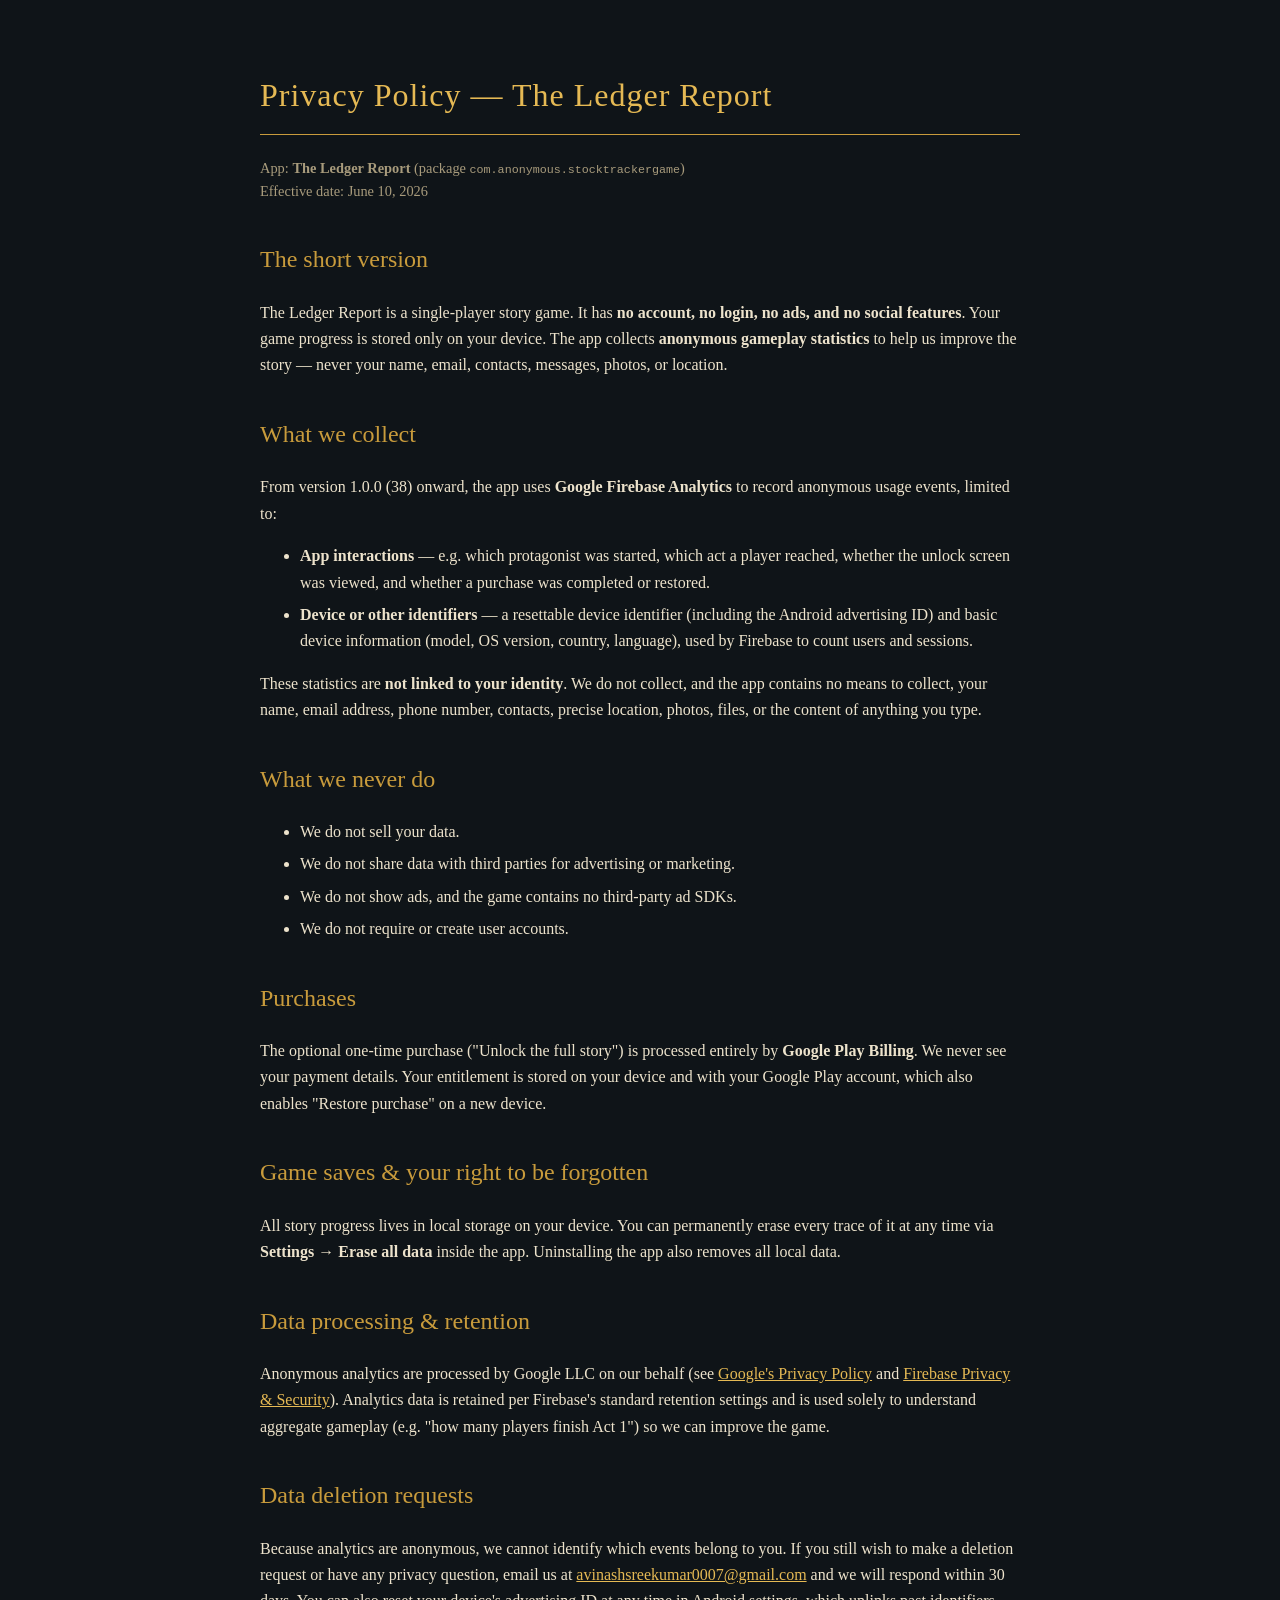
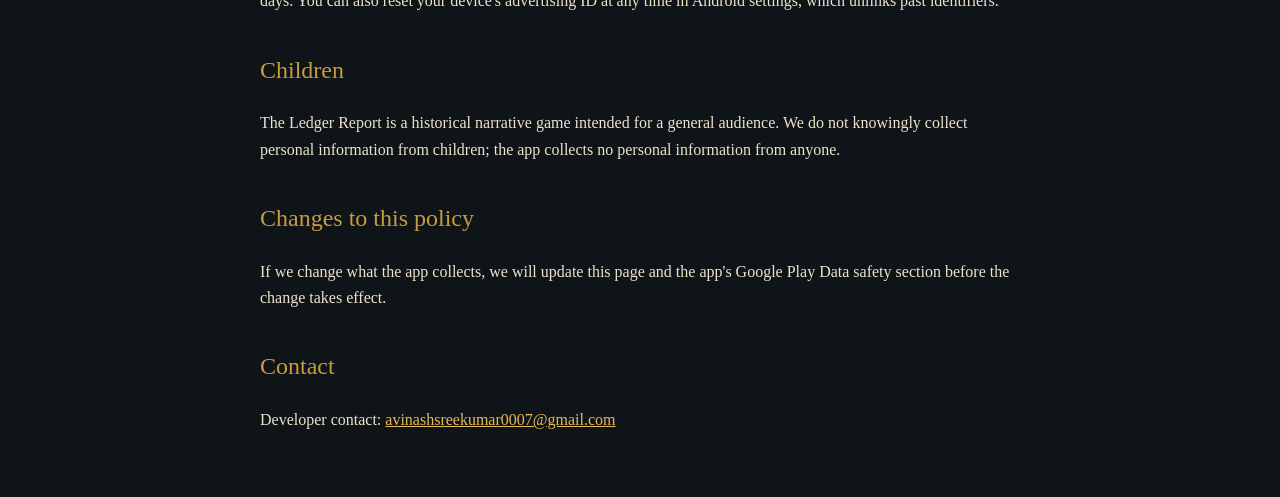
==== index.html @ 14b133af "Privacy policy for The Ledger Report" ====
<!DOCTYPE html>
<html lang="en">
<head>
<meta charset="utf-8">
<meta name="viewport" content="width=device-width, initial-scale=1">
<title>Privacy Policy — The Ledger Report</title>
<style>
  body{background:#0F1418;color:#EDE3CC;font-family:Georgia,'Times New Roman',serif;
       max-width:760px;margin:0 auto;padding:48px 24px;line-height:1.65}
  h1{color:#E5B954;font-weight:normal;letter-spacing:1px;border-bottom:1px solid #C89B3C;padding-bottom:12px}
  h2{color:#C89B3C;font-weight:normal;margin-top:36px}
  a{color:#E5B954}
  .meta{color:#A89B7C;font-size:.9em}
  li{margin:6px 0}
</style>
</head>
<body>
<h1>Privacy Policy — The Ledger Report</h1>
<p class="meta">App: <strong>The Ledger Report</strong> (package <code>com.anonymous.stocktrackergame</code>)<br>
Effective date: June 10, 2026</p>

<h2>The short version</h2>
<p>The Ledger Report is a single-player story game. It has <strong>no account, no login,
no ads, and no social features</strong>. Your game progress is stored only on your device.
The app collects <strong>anonymous gameplay statistics</strong> to help us improve the
story — never your name, email, contacts, messages, photos, or location.</p>

<h2>What we collect</h2>
<p>From version 1.0.0 (38) onward, the app uses <strong>Google Firebase Analytics</strong>
to record anonymous usage events, limited to:</p>
<ul>
  <li><strong>App interactions</strong> — e.g. which protagonist was started, which act a
      player reached, whether the unlock screen was viewed, and whether a purchase was
      completed or restored.</li>
  <li><strong>Device or other identifiers</strong> — a resettable device identifier
      (including the Android advertising ID) and basic device information (model, OS
      version, country, language), used by Firebase to count users and sessions.</li>
</ul>
<p>These statistics are <strong>not linked to your identity</strong>. We do not collect,
and the app contains no means to collect, your name, email address, phone number,
contacts, precise location, photos, files, or the content of anything you type.</p>

<h2>What we never do</h2>
<ul>
  <li>We do not sell your data.</li>
  <li>We do not share data with third parties for advertising or marketing.</li>
  <li>We do not show ads, and the game contains no third-party ad SDKs.</li>
  <li>We do not require or create user accounts.</li>
</ul>

<h2>Purchases</h2>
<p>The optional one-time purchase ("Unlock the full story") is processed entirely by
<strong>Google Play Billing</strong>. We never see your payment details. Your entitlement
is stored on your device and with your Google Play account, which also enables
"Restore purchase" on a new device.</p>

<h2>Game saves &amp; your right to be forgotten</h2>
<p>All story progress lives in local storage on your device. You can permanently erase
every trace of it at any time via <strong>Settings → Erase all data</strong> inside the
app. Uninstalling the app also removes all local data.</p>

<h2>Data processing &amp; retention</h2>
<p>Anonymous analytics are processed by Google LLC on our behalf (see
<a href="https://policies.google.com/privacy">Google's Privacy Policy</a> and
<a href="https://firebase.google.com/support/privacy">Firebase Privacy &amp; Security</a>).
Analytics data is retained per Firebase's standard retention settings and is used solely
to understand aggregate gameplay (e.g. "how many players finish Act 1") so we can improve
the game.</p>

<h2>Data deletion requests</h2>
<p>Because analytics are anonymous, we cannot identify which events belong to you.
If you still wish to make a deletion request or have any privacy question, email us at
<a href="mailto:avinashsreekumar0007@gmail.com">avinashsreekumar0007@gmail.com</a> and we
will respond within 30 days. You can also reset your device's advertising ID at any time
in Android settings, which unlinks past identifiers.</p>

<h2>Children</h2>
<p>The Ledger Report is a historical narrative game intended for a general audience.
We do not knowingly collect personal information from children; the app collects no
personal information from anyone.</p>

<h2>Changes to this policy</h2>
<p>If we change what the app collects, we will update this page and the app's Google
Play Data safety section before the change takes effect.</p>

<h2>Contact</h2>
<p>Developer contact: <a href="mailto:avinashsreekumar0007@gmail.com">avinashsreekumar0007@gmail.com</a></p>
</body>
</html>
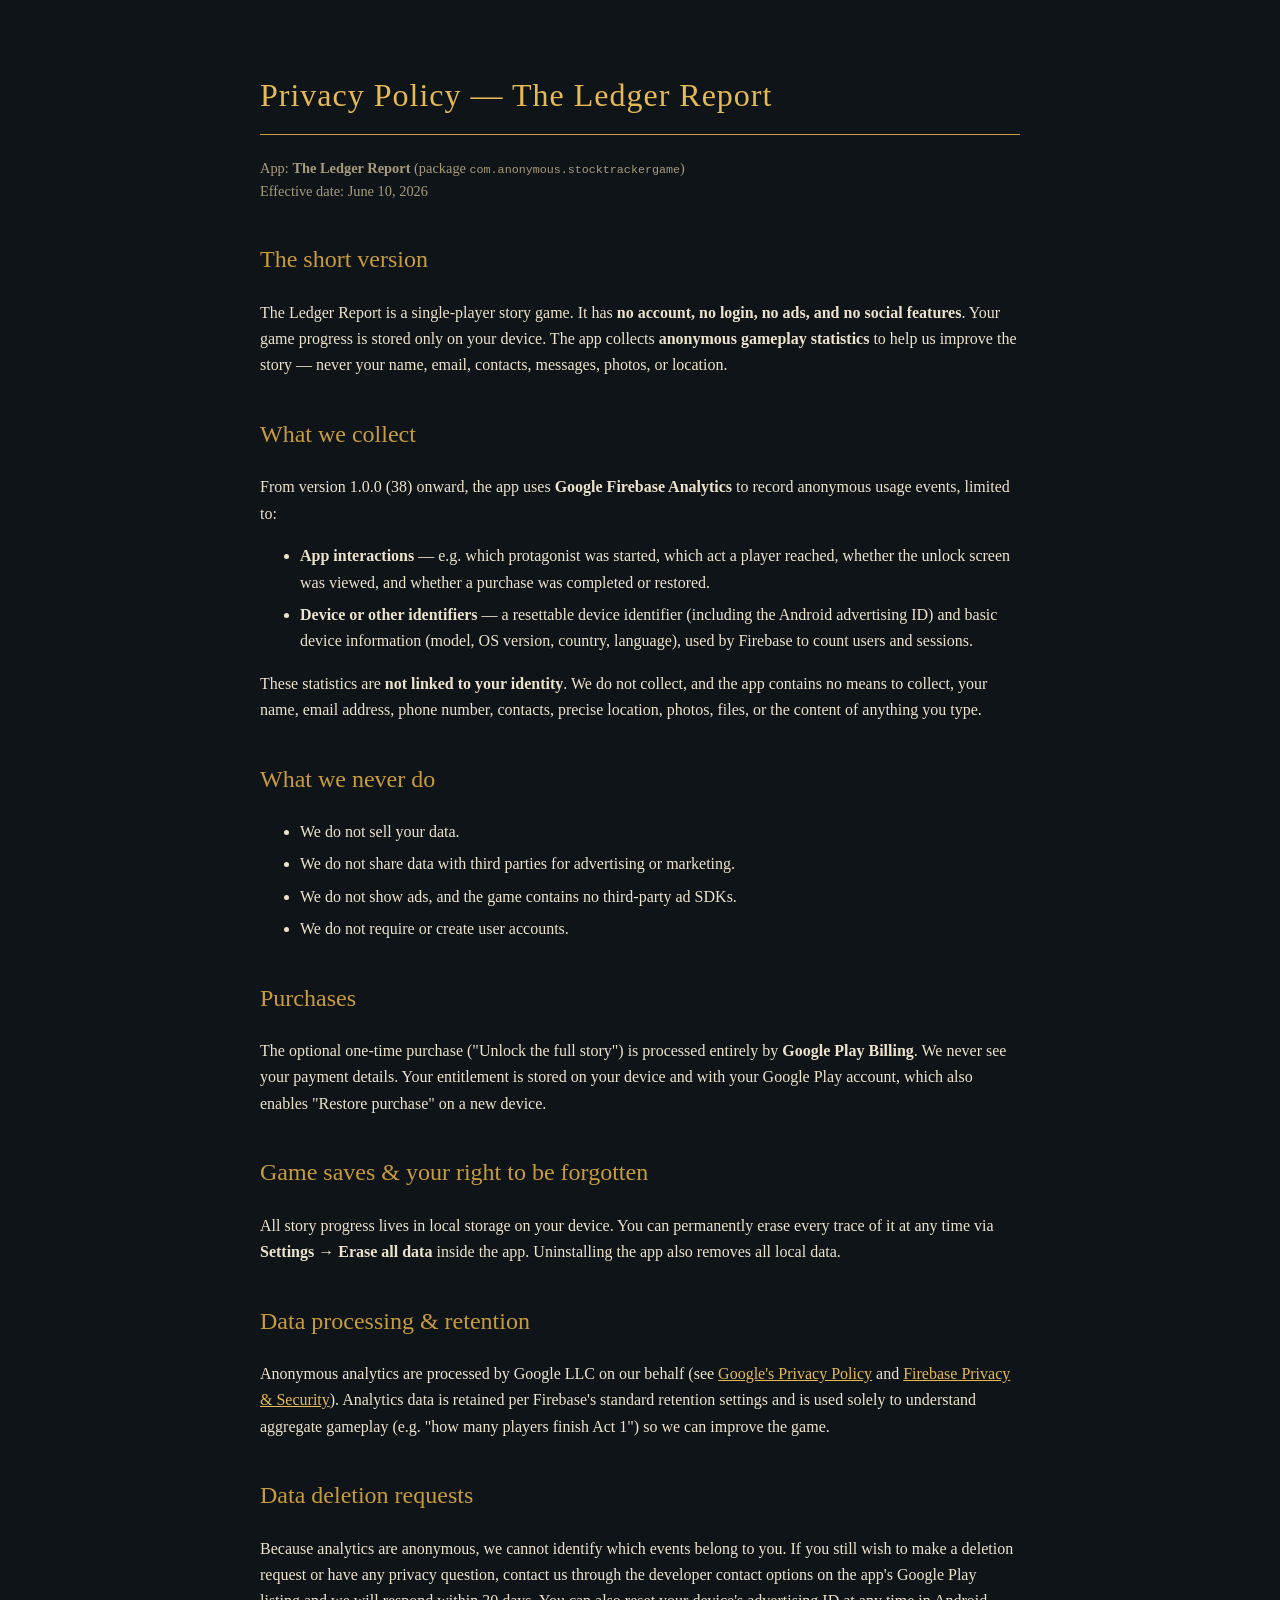
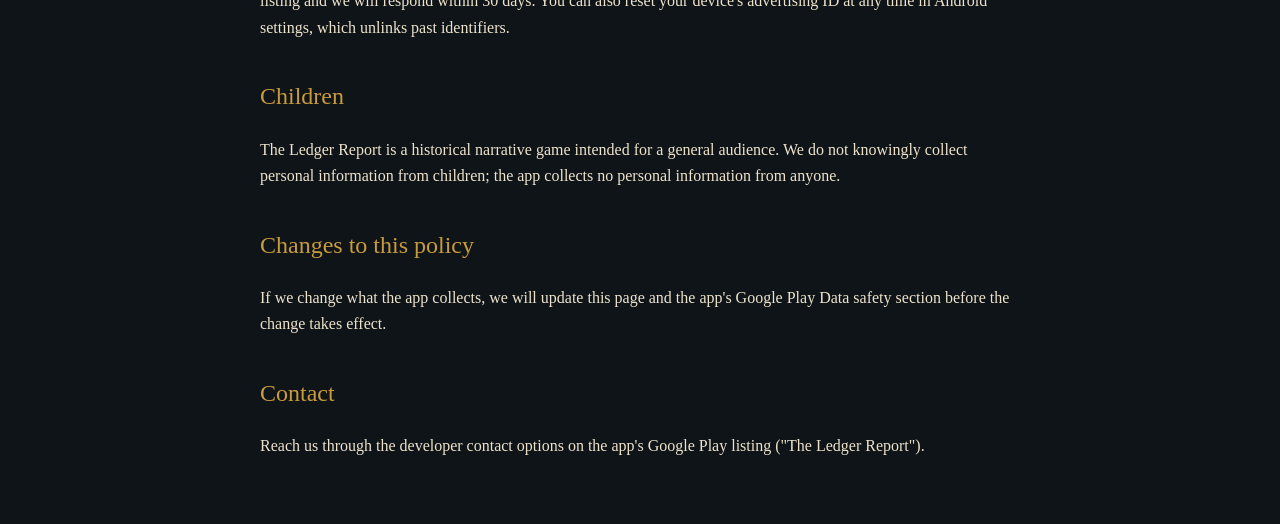
==== commit 6301c73f: "Remove personal contact details" ====
--- a/index.html
+++ b/index.html
@@ -69,9 +69,9 @@
 
 <h2>Data deletion requests</h2>
 <p>Because analytics are anonymous, we cannot identify which events belong to you.
-If you still wish to make a deletion request or have any privacy question, email us at
-<a href="mailto:avinashsreekumar0007@gmail.com">avinashsreekumar0007@gmail.com</a> and we
-will respond within 30 days. You can also reset your device's advertising ID at any time
+If you still wish to make a deletion request or have any privacy question, contact us
+through the developer contact options on the app's Google Play listing and we will
+respond within 30 days. You can also reset your device's advertising ID at any time
 in Android settings, which unlinks past identifiers.</p>
 
 <h2>Children</h2>
@@ -84,6 +84,7 @@
 Play Data safety section before the change takes effect.</p>
 
 <h2>Contact</h2>
-<p>Developer contact: <a href="mailto:avinashsreekumar0007@gmail.com">avinashsreekumar0007@gmail.com</a></p>
+<p>Reach us through the developer contact options on the app's Google Play listing
+("The Ledger Report").</p>
 </body>
 </html>
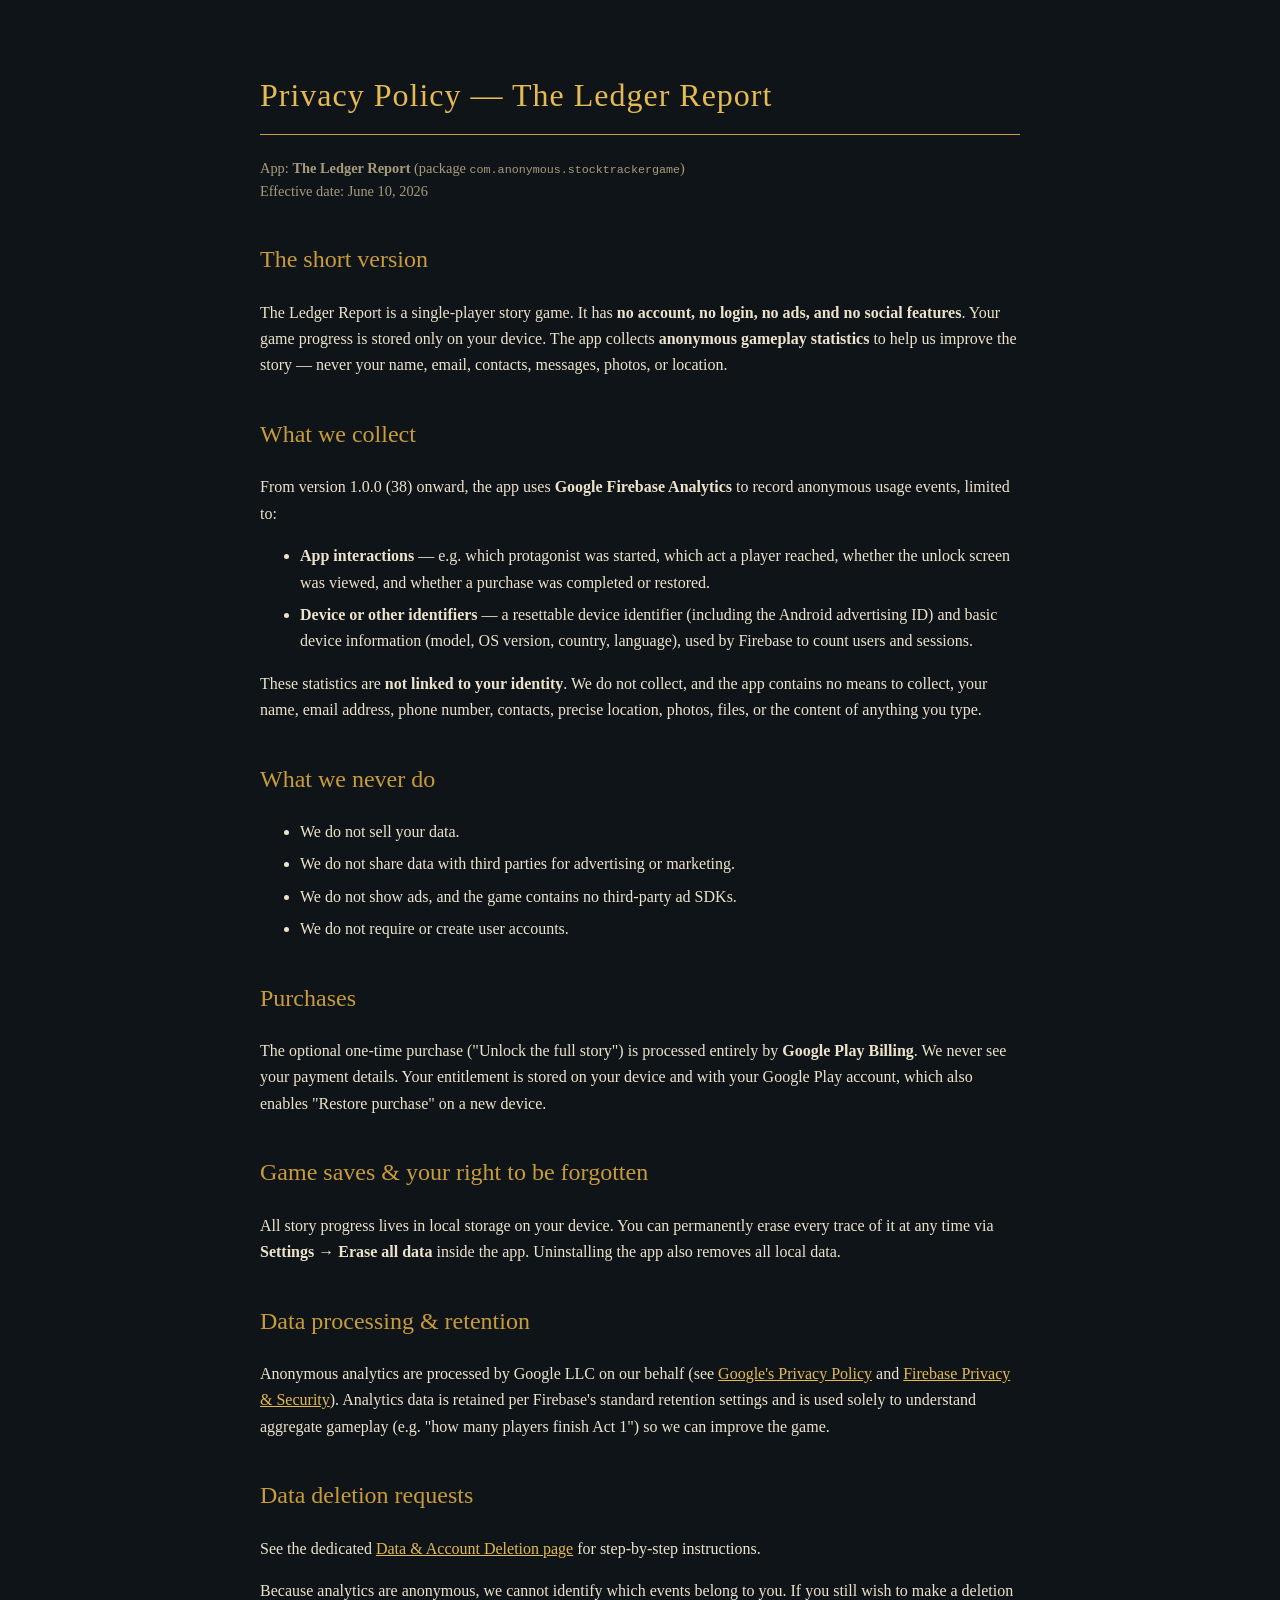
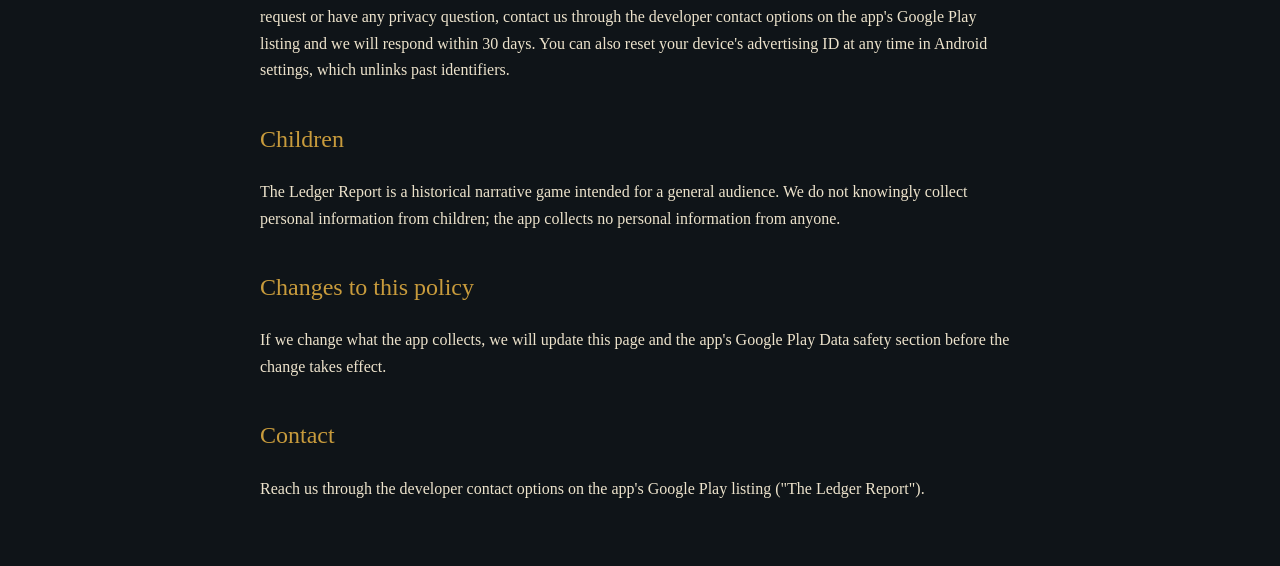
==== commit b4bf0426: "Add data/account deletion request page" ====
--- a/index.html
+++ b/index.html
@@ -68,6 +68,8 @@
 the game.</p>
 
 <h2>Data deletion requests</h2>
+<p>See the dedicated <a href="delete-data.html">Data &amp; Account Deletion page</a>
+for step-by-step instructions.</p>
 <p>Because analytics are anonymous, we cannot identify which events belong to you.
 If you still wish to make a deletion request or have any privacy question, contact us
 through the developer contact options on the app's Google Play listing and we will
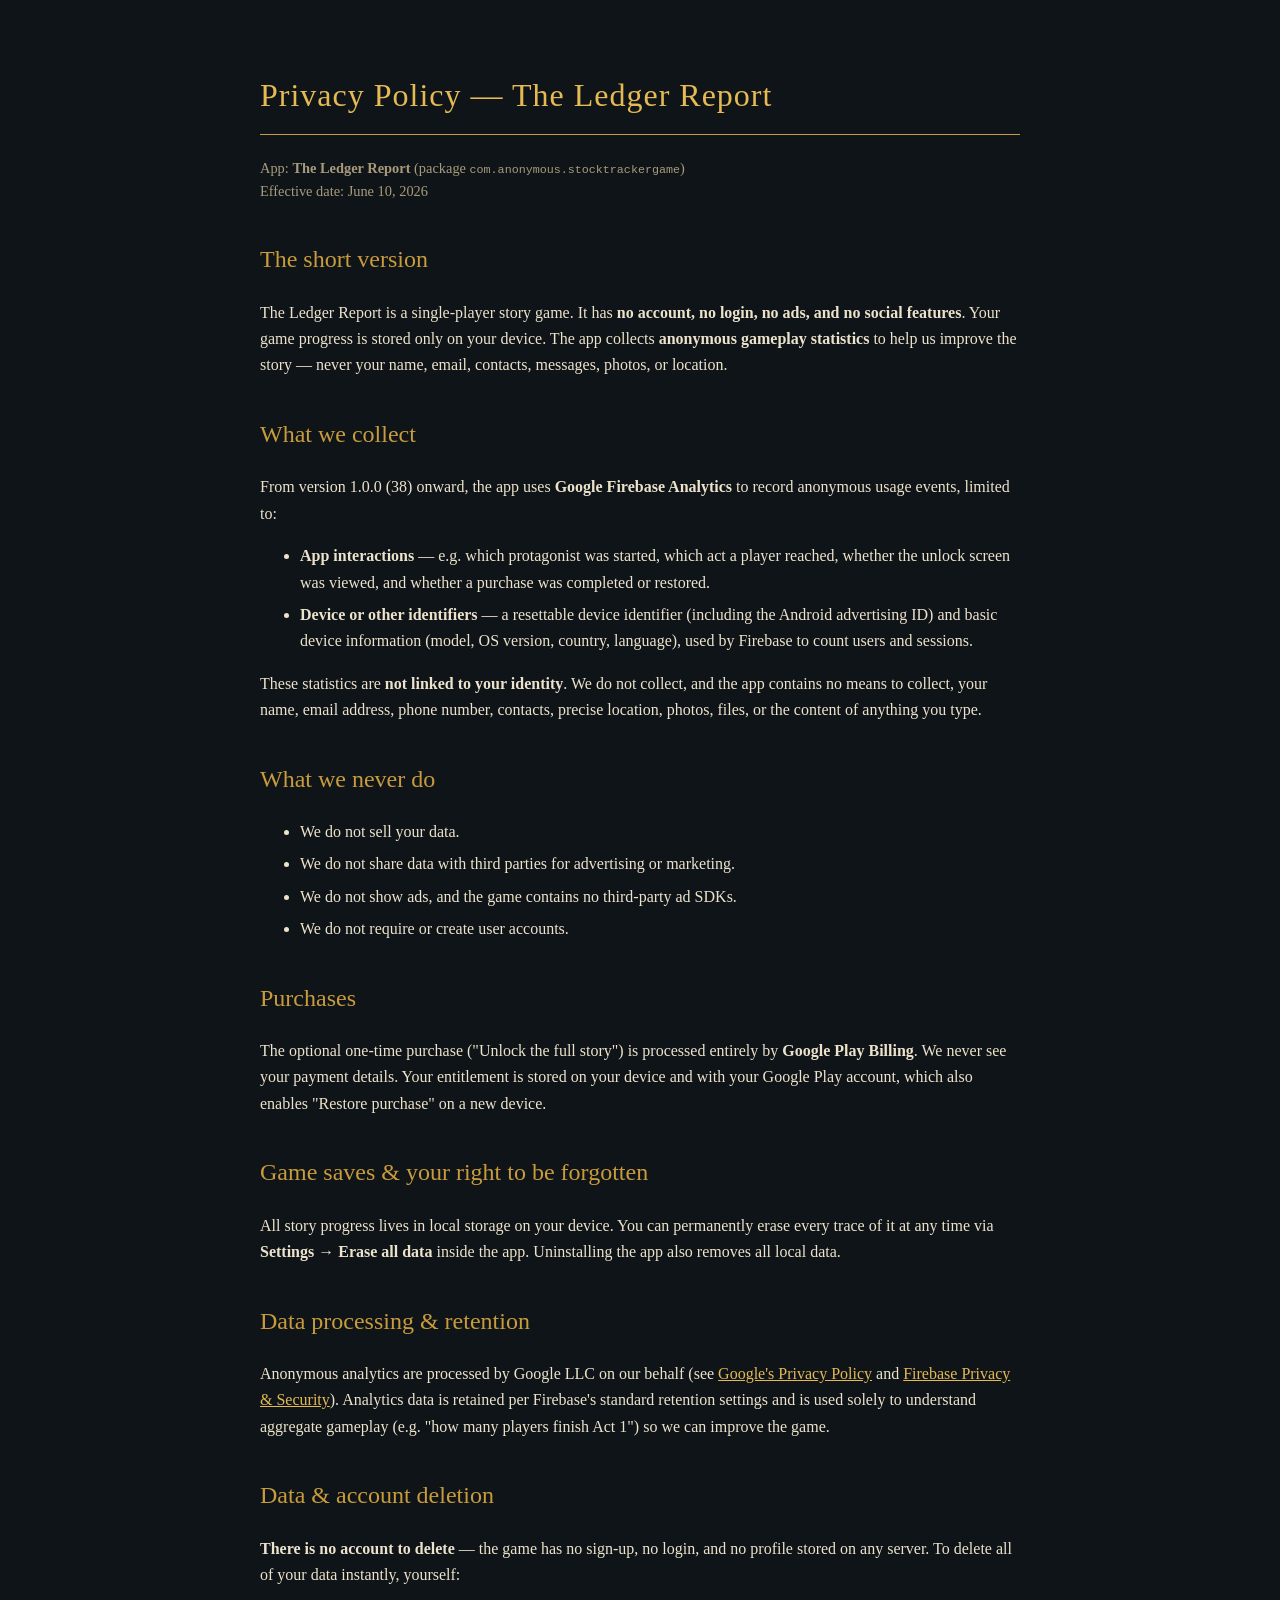
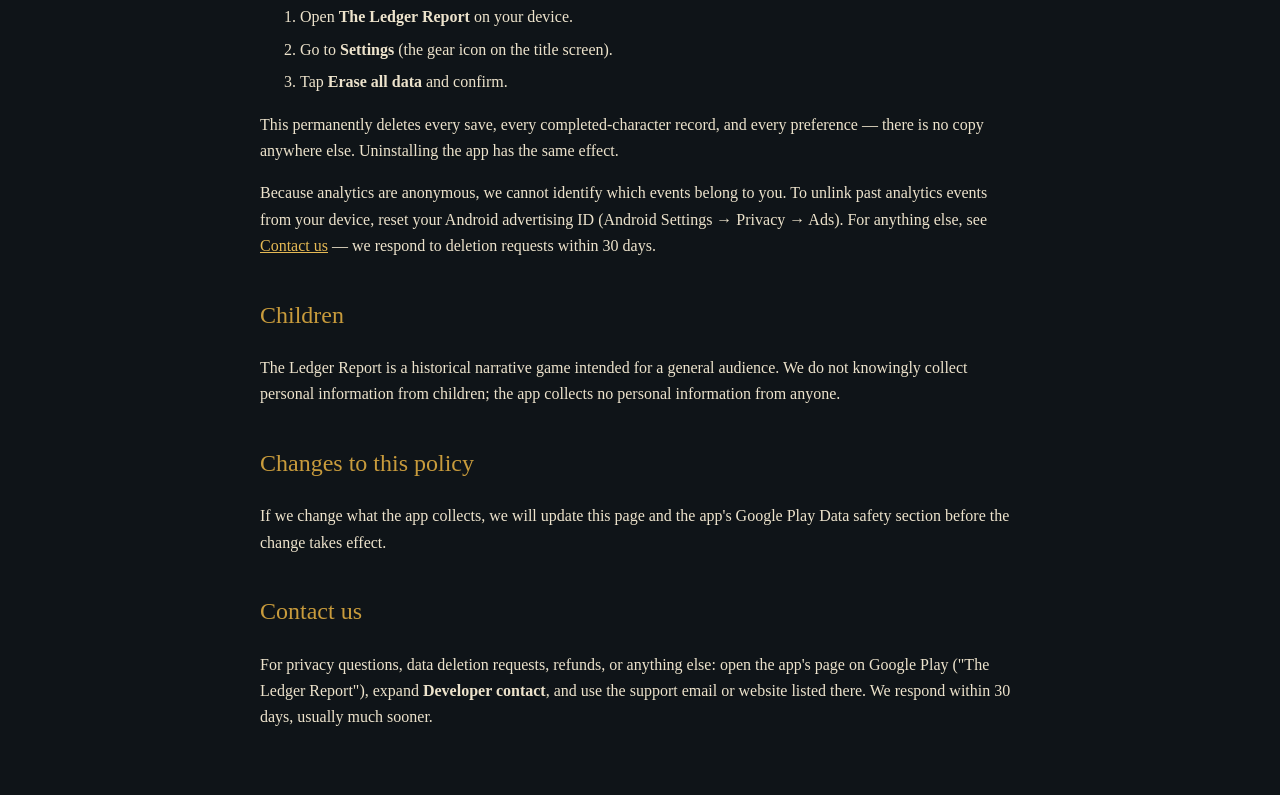
==== commit c434a2c9: "Consolidate deletion + contact into single privacy page" ====
--- a/index.html
+++ b/index.html
@@ -67,14 +67,21 @@
 to understand aggregate gameplay (e.g. "how many players finish Act 1") so we can improve
 the game.</p>
 
-<h2>Data deletion requests</h2>
-<p>See the dedicated <a href="delete-data.html">Data &amp; Account Deletion page</a>
-for step-by-step instructions.</p>
+<h2 id="delete">Data &amp; account deletion</h2>
+<p><strong>There is no account to delete</strong> — the game has no sign-up, no login,
+and no profile stored on any server. To delete all of your data instantly, yourself:</p>
+<ol>
+  <li>Open <strong>The Ledger Report</strong> on your device.</li>
+  <li>Go to <strong>Settings</strong> (the gear icon on the title screen).</li>
+  <li>Tap <strong>Erase all data</strong> and confirm.</li>
+</ol>
+<p>This permanently deletes every save, every completed-character record, and every
+preference — there is no copy anywhere else. Uninstalling the app has the same
+effect.</p>
 <p>Because analytics are anonymous, we cannot identify which events belong to you.
-If you still wish to make a deletion request or have any privacy question, contact us
-through the developer contact options on the app's Google Play listing and we will
-respond within 30 days. You can also reset your device's advertising ID at any time
-in Android settings, which unlinks past identifiers.</p>
+To unlink past analytics events from your device, reset your Android advertising ID
+(Android Settings → Privacy → Ads). For anything else, see
+<a href="#contact">Contact us</a> — we respond to deletion requests within 30 days.</p>
 
 <h2>Children</h2>
 <p>The Ledger Report is a historical narrative game intended for a general audience.
@@ -85,8 +92,10 @@
 <p>If we change what the app collects, we will update this page and the app's Google
 Play Data safety section before the change takes effect.</p>
 
-<h2>Contact</h2>
-<p>Reach us through the developer contact options on the app's Google Play listing
-("The Ledger Report").</p>
+<h2 id="contact">Contact us</h2>
+<p>For privacy questions, data deletion requests, refunds, or anything else: open the
+app's page on Google Play ("The Ledger Report"), expand <strong>Developer contact</strong>,
+and use the support email or website listed there. We respond within 30 days, usually
+much sooner.</p>
 </body>
 </html>
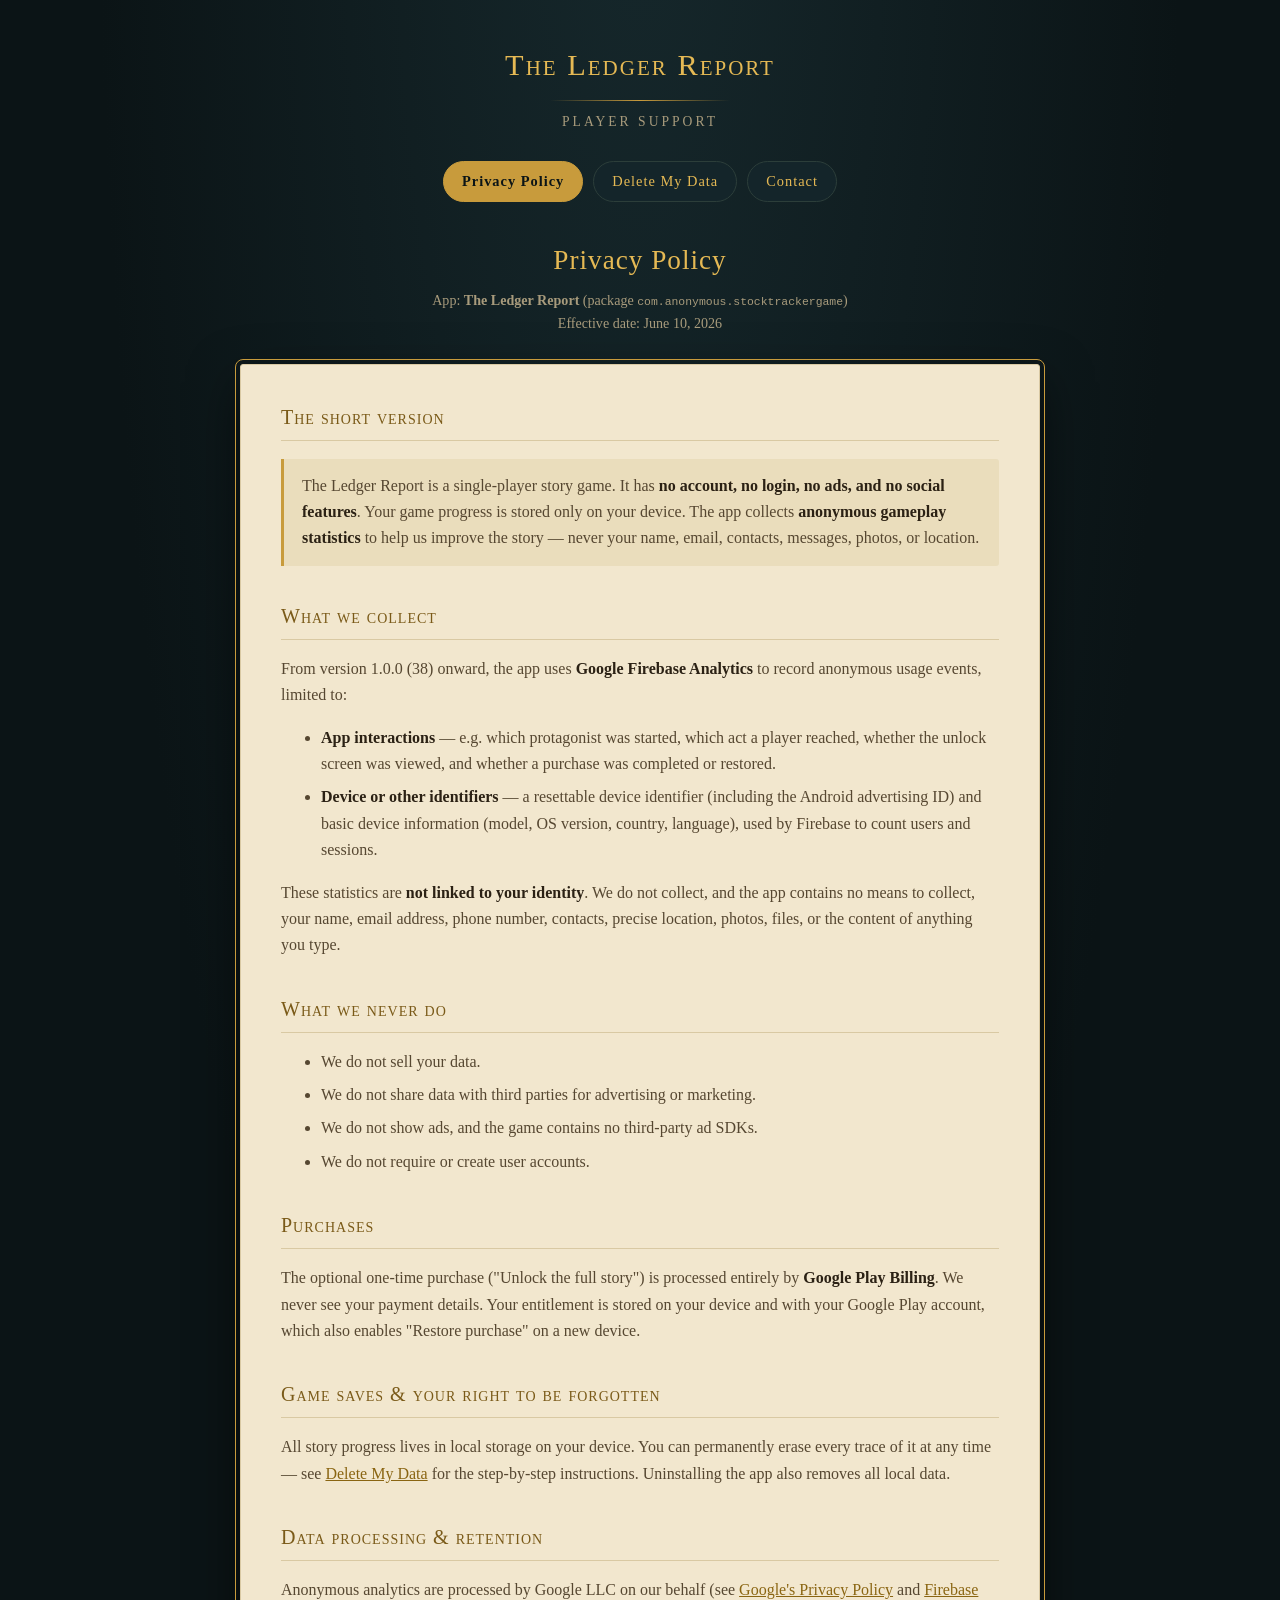
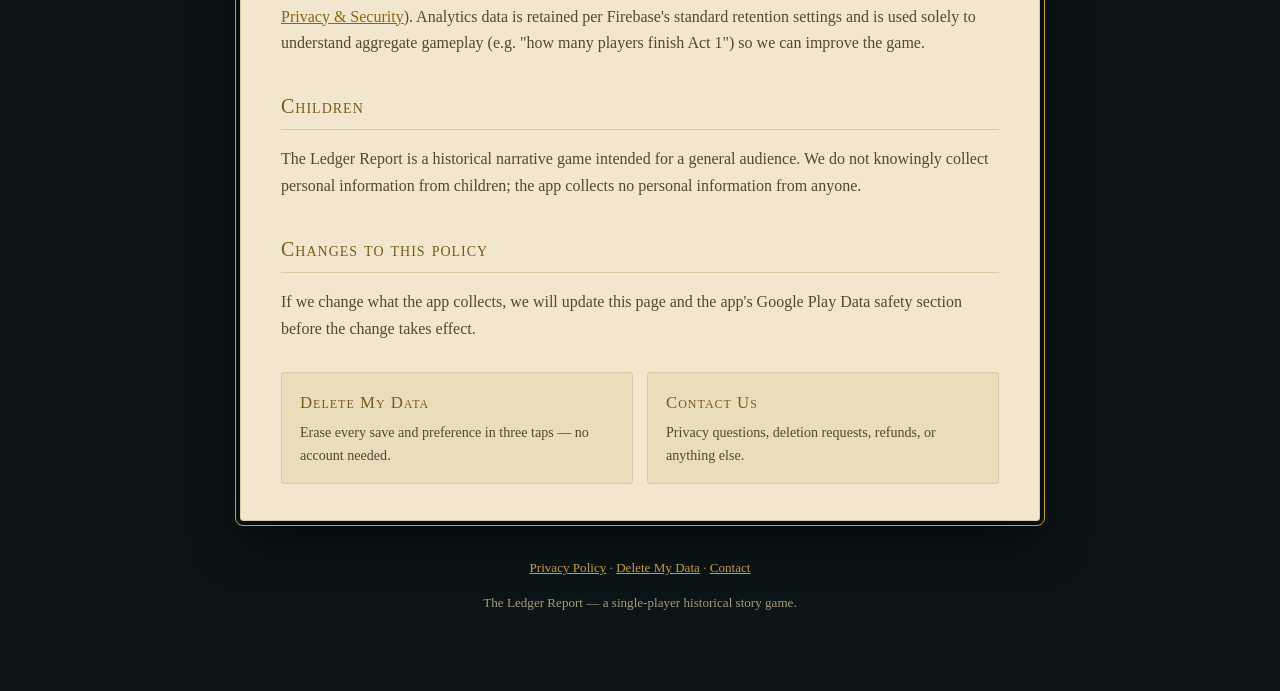
==== commit 917086f5: "Redesign support site: split into privacy, delete-data, and contact pages - index.html: privacy poli" ====
--- a/index.html
+++ b/index.html
@@ -4,26 +4,38 @@
 <meta charset="utf-8">
 <meta name="viewport" content="width=device-width, initial-scale=1">
 <title>Privacy Policy — The Ledger Report</title>
-<style>
-  body{background:#0F1418;color:#EDE3CC;font-family:Georgia,'Times New Roman',serif;
-       max-width:760px;margin:0 auto;padding:48px 24px;line-height:1.65}
-  h1{color:#E5B954;font-weight:normal;letter-spacing:1px;border-bottom:1px solid #C89B3C;padding-bottom:12px}
-  h2{color:#C89B3C;font-weight:normal;margin-top:36px}
-  a{color:#E5B954}
-  .meta{color:#A89B7C;font-size:.9em}
-  li{margin:6px 0}
-</style>
+<meta name="description" content="Privacy policy for The Ledger Report, a single-player historical story game. No account, no ads, no personal data.">
+<link rel="stylesheet" href="style.css">
 </head>
 <body>
-<h1>Privacy Policy — The Ledger Report</h1>
+<div class="wrap">
+
+<header class="site">
+  <a class="brand" href="index.html">
+    <div class="title">The Ledger Report</div>
+    <div class="rule"></div>
+    <div class="tagline">Player Support</div>
+  </a>
+  <nav class="tabs">
+    <a href="index.html" class="active">Privacy Policy</a>
+    <a href="delete.html">Delete My Data</a>
+    <a href="contact.html">Contact</a>
+  </nav>
+</header>
+
+<h1>Privacy Policy</h1>
 <p class="meta">App: <strong>The Ledger Report</strong> (package <code>com.anonymous.stocktrackergame</code>)<br>
 Effective date: June 10, 2026</p>
 
+<main class="panel">
+
 <h2>The short version</h2>
+<div class="callout">
 <p>The Ledger Report is a single-player story game. It has <strong>no account, no login,
 no ads, and no social features</strong>. Your game progress is stored only on your device.
 The app collects <strong>anonymous gameplay statistics</strong> to help us improve the
 story — never your name, email, contacts, messages, photos, or location.</p>
+</div>
 
 <h2>What we collect</h2>
 <p>From version 1.0.0 (38) onward, the app uses <strong>Google Firebase Analytics</strong>
@@ -56,8 +68,8 @@
 
 <h2>Game saves &amp; your right to be forgotten</h2>
 <p>All story progress lives in local storage on your device. You can permanently erase
-every trace of it at any time via <strong>Settings → Erase all data</strong> inside the
-app. Uninstalling the app also removes all local data.</p>
+every trace of it at any time — see <a href="delete.html">Delete My Data</a> for the
+step-by-step instructions. Uninstalling the app also removes all local data.</p>
 
 <h2>Data processing &amp; retention</h2>
 <p>Anonymous analytics are processed by Google LLC on our behalf (see
@@ -66,22 +78,6 @@
 Analytics data is retained per Firebase's standard retention settings and is used solely
 to understand aggregate gameplay (e.g. "how many players finish Act 1") so we can improve
 the game.</p>
-
-<h2 id="delete">Data &amp; account deletion</h2>
-<p><strong>There is no account to delete</strong> — the game has no sign-up, no login,
-and no profile stored on any server. To delete all of your data instantly, yourself:</p>
-<ol>
-  <li>Open <strong>The Ledger Report</strong> on your device.</li>
-  <li>Go to <strong>Settings</strong> (the gear icon on the title screen).</li>
-  <li>Tap <strong>Erase all data</strong> and confirm.</li>
-</ol>
-<p>This permanently deletes every save, every completed-character record, and every
-preference — there is no copy anywhere else. Uninstalling the app has the same
-effect.</p>
-<p>Because analytics are anonymous, we cannot identify which events belong to you.
-To unlink past analytics events from your device, reset your Android advertising ID
-(Android Settings → Privacy → Ads). For anything else, see
-<a href="#contact">Contact us</a> — we respond to deletion requests within 30 days.</p>
 
 <h2>Children</h2>
 <p>The Ledger Report is a historical narrative game intended for a general audience.
@@ -92,10 +88,24 @@
 <p>If we change what the app collects, we will update this page and the app's Google
 Play Data safety section before the change takes effect.</p>
 
-<h2 id="contact">Contact us</h2>
-<p>For privacy questions, data deletion requests, refunds, or anything else: open the
-app's page on Google Play ("The Ledger Report"), expand <strong>Developer contact</strong>,
-and use the support email or website listed there. We respond within 30 days, usually
-much sooner.</p>
+<div class="cards">
+  <a href="delete.html" id="delete">
+    <div class="card-title">Delete My Data</div>
+    <div class="card-sub">Erase every save and preference in three taps — no account needed.</div>
+  </a>
+  <a href="contact.html" id="contact">
+    <div class="card-title">Contact Us</div>
+    <div class="card-sub">Privacy questions, deletion requests, refunds, or anything else.</div>
+  </a>
+</div>
+
+</main>
+
+<footer class="site">
+  <p><a href="index.html">Privacy Policy</a> · <a href="delete.html">Delete My Data</a> · <a href="contact.html">Contact</a></p>
+  <p>The Ledger Report — a single-player historical story game.</p>
+</footer>
+
+</div>
 </body>
 </html>
--- a/style.css
+++ b/style.css
@@ -0,0 +1,217 @@
+/* The Ledger Report — support site */
+
+:root {
+  --teal-deep: #0B1416;
+  --teal: #101D20;
+  --teal-panel: #14252A;
+  --gold: #E5B954;
+  --gold-dim: #C89B3C;
+  --parchment: #F2E7CE;
+  --parchment-edge: #D9C9A3;
+  --ink: #2B2114;
+  --ink-soft: #564731;
+  --muted: #A89B7C;
+}
+
+* { box-sizing: border-box; }
+
+body {
+  margin: 0;
+  background: var(--teal-deep);
+  background-image: radial-gradient(ellipse at 50% -10%, #16282C 0%, var(--teal-deep) 60%);
+  color: #EDE3CC;
+  font-family: Georgia, 'Times New Roman', serif;
+  line-height: 1.65;
+}
+
+.wrap {
+  max-width: 840px;
+  margin: 0 auto;
+  padding: 40px 20px 64px;
+}
+
+/* ---- Header ---- */
+
+header.site {
+  text-align: center;
+  margin-bottom: 36px;
+}
+
+.brand {
+  display: inline-block;
+  text-decoration: none;
+}
+
+.brand .title {
+  color: var(--gold);
+  font-size: 1.9em;
+  letter-spacing: 2px;
+  font-variant: small-caps;
+}
+
+.brand .rule {
+  width: 180px;
+  height: 1px;
+  margin: 10px auto;
+  background: linear-gradient(90deg, transparent, var(--gold-dim), transparent);
+}
+
+.brand .tagline {
+  color: var(--muted);
+  font-size: 0.85em;
+  letter-spacing: 3px;
+  text-transform: uppercase;
+}
+
+nav.tabs {
+  margin-top: 26px;
+  display: flex;
+  justify-content: center;
+  gap: 10px;
+  flex-wrap: wrap;
+}
+
+nav.tabs a {
+  color: var(--gold);
+  text-decoration: none;
+  font-size: 0.9em;
+  letter-spacing: 1px;
+  padding: 8px 18px;
+  border: 1px solid #2C3E3A;
+  border-radius: 999px;
+  background: var(--teal-panel);
+  transition: border-color 0.15s, color 0.15s;
+}
+
+nav.tabs a:hover {
+  border-color: var(--gold-dim);
+}
+
+nav.tabs a.active {
+  background: var(--gold-dim);
+  border-color: var(--gold-dim);
+  color: var(--teal-deep);
+  font-weight: bold;
+}
+
+/* ---- Page heading (on the dark scaffold) ---- */
+
+h1 {
+  color: var(--gold);
+  font-weight: normal;
+  letter-spacing: 1px;
+  text-align: center;
+  margin: 0 0 6px;
+  font-size: 1.7em;
+}
+
+.meta {
+  color: var(--muted);
+  font-size: 0.88em;
+  text-align: center;
+  margin: 0 0 28px;
+}
+
+/* ---- Parchment content panel ---- */
+
+main.panel {
+  background: var(--parchment);
+  color: var(--ink);
+  border: 1px solid var(--parchment-edge);
+  outline: 1px solid var(--gold-dim);
+  outline-offset: 4px;
+  border-radius: 3px;
+  padding: 36px 40px;
+  box-shadow: 0 18px 50px rgba(0, 0, 0, 0.55);
+}
+
+main.panel h2 {
+  color: #7A5A18;
+  font-weight: normal;
+  font-variant: small-caps;
+  letter-spacing: 1px;
+  font-size: 1.25em;
+  margin: 34px 0 10px;
+  padding-bottom: 6px;
+  border-bottom: 1px solid var(--parchment-edge);
+}
+
+main.panel h2:first-child { margin-top: 0; }
+
+main.panel a { color: #8A6512; }
+
+main.panel li { margin: 7px 0; }
+
+main.panel strong { color: var(--ink); }
+
+main.panel code {
+  font-family: 'Courier New', monospace;
+  font-size: 0.92em;
+  background: #E8DABA;
+  padding: 1px 5px;
+  border-radius: 3px;
+}
+
+main.panel ol li, main.panel ul li { color: var(--ink-soft); }
+main.panel p { color: var(--ink-soft); }
+
+.callout {
+  background: #EADDBC;
+  border-left: 3px solid var(--gold-dim);
+  padding: 14px 18px;
+  margin: 18px 0;
+  border-radius: 0 3px 3px 0;
+}
+
+.callout p { margin: 0; }
+
+/* ---- Cross-link cards ---- */
+
+.cards {
+  display: flex;
+  gap: 14px;
+  margin-top: 30px;
+  flex-wrap: wrap;
+}
+
+.cards a {
+  flex: 1 1 220px;
+  display: block;
+  text-decoration: none;
+  background: #EADDBC;
+  border: 1px solid var(--parchment-edge);
+  border-radius: 3px;
+  padding: 16px 18px;
+  transition: border-color 0.15s;
+}
+
+.cards a:hover { border-color: var(--gold-dim); }
+
+.cards .card-title {
+  color: #7A5A18;
+  font-variant: small-caps;
+  letter-spacing: 1px;
+  font-size: 1.05em;
+}
+
+.cards .card-sub {
+  color: var(--ink-soft);
+  font-size: 0.88em;
+  margin-top: 4px;
+}
+
+/* ---- Footer ---- */
+
+footer.site {
+  margin-top: 36px;
+  text-align: center;
+  color: var(--muted);
+  font-size: 0.82em;
+}
+
+footer.site a { color: var(--gold-dim); }
+
+@media (max-width: 540px) {
+  main.panel { padding: 26px 20px; }
+  .wrap { padding-top: 28px; }
+}
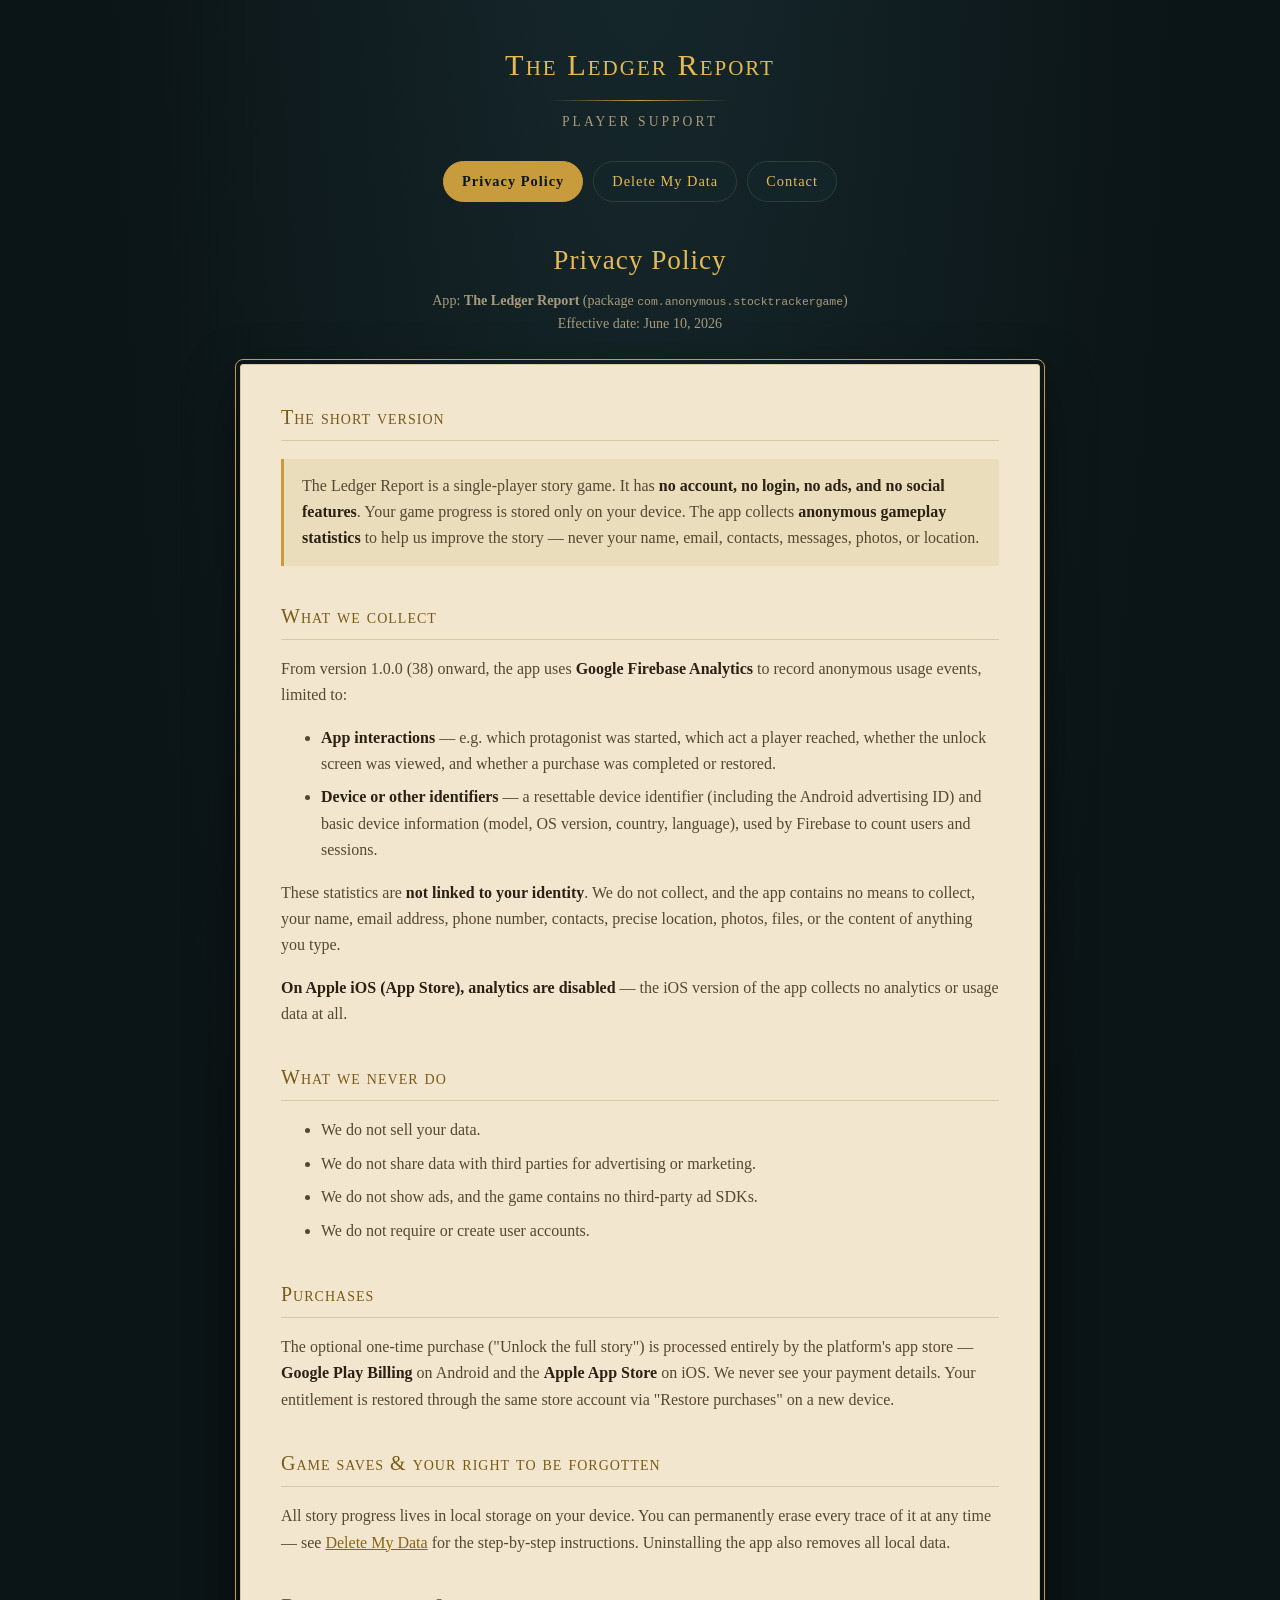
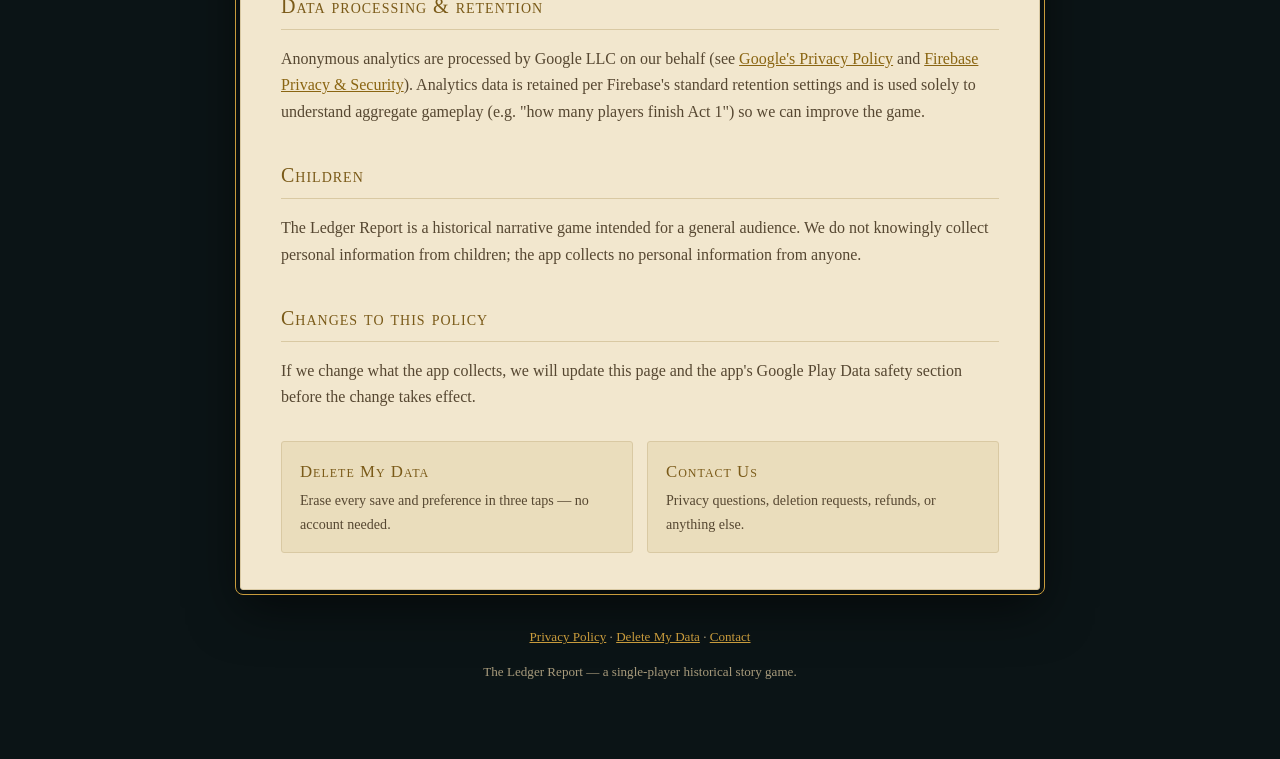
==== commit 4adac8d0: "Make privacy & support pages accurate for iOS / App Store - Note Firebase Analytics is disabled on i" ====
--- a/index.html
+++ b/index.html
@@ -51,6 +51,8 @@
 <p>These statistics are <strong>not linked to your identity</strong>. We do not collect,
 and the app contains no means to collect, your name, email address, phone number,
 contacts, precise location, photos, files, or the content of anything you type.</p>
+<p><strong>On Apple iOS (App Store), analytics are disabled</strong> — the iOS version of
+the app collects no analytics or usage data at all.</p>
 
 <h2>What we never do</h2>
 <ul>
@@ -62,9 +64,10 @@
 
 <h2>Purchases</h2>
 <p>The optional one-time purchase ("Unlock the full story") is processed entirely by
-<strong>Google Play Billing</strong>. We never see your payment details. Your entitlement
-is stored on your device and with your Google Play account, which also enables
-"Restore purchase" on a new device.</p>
+the platform's app store — <strong>Google Play Billing</strong> on Android and the
+<strong>Apple App Store</strong> on iOS. We never see your payment details. Your
+entitlement is restored through the same store account via "Restore purchases" on a
+new device.</p>
 
 <h2>Game saves &amp; your right to be forgotten</h2>
 <p>All story progress lives in local storage on your device. You can permanently erase
